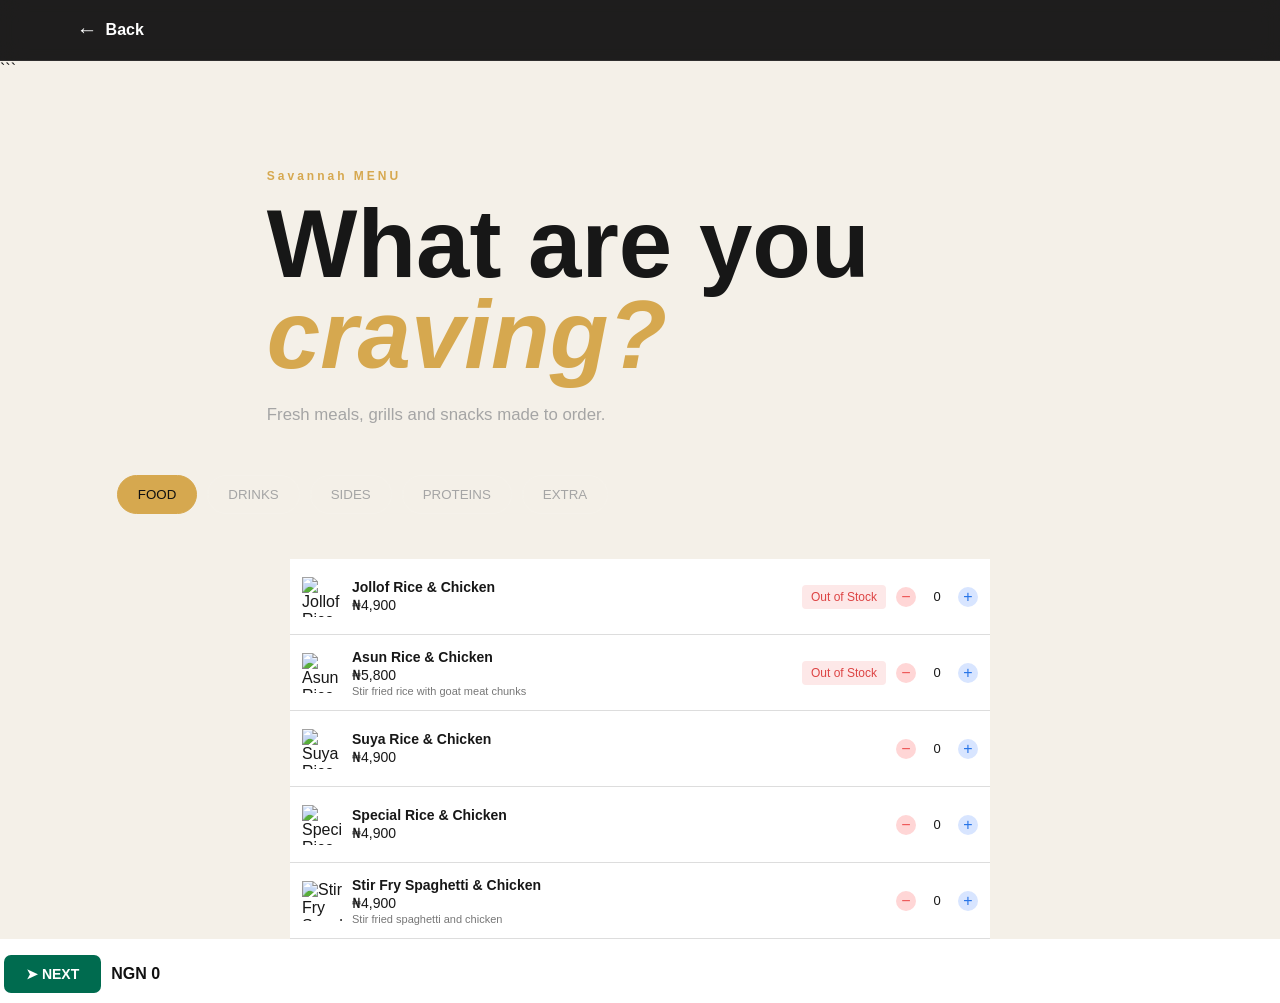
==== order.html @ 9707421b "Add files via upload" ====
<!DOCTYPE html>
<html lang="en">
<head>
    <meta charset="UTF-8">
    <meta name="viewport" content="width=device-width, initial-scale=1.0">

    <title>Order | SpagKing</title>
    <meta name="description" content="Order your favourite meals from SpagKing.">

    <link rel="stylesheet" href="style.css">
    <link rel="stylesheet" href="order.css">
</head>

<body>

    <!-- HEADER -->
    <header class="header">
    <a href="index.html" class="back-button">
        <span>←</span>
        <span>Back</span>
    </a>
</header>
```



    <!-- PAGE INTRO -->
    <main>

        <section class="order-hero">
            <p class="eyebrow">Savannah MENU</p>

            <h1>What are you<br><span>craving?</span></h1>

            <p>
                Fresh meals, grills and snacks made to order.
            </p>
        </section>


        <!-- CATEGORY BUTTONS -->
        <div class="categories">
            <button class="category active" data-category="food">
                FOOD
            </button>

            <button class="category" data-category="drinks">
                DRINKS
            </button>

            <button class="category" data-category="sides">
                SIDES
            </button>

            <button class="category" data-category="proteins">
                PROTEINS
            </button>

            <button class="category" data-category="extra">
                EXTRA
            </button>
        </div>


        <!-- PRODUCTS -->
    <section class="category-content active" id="food">

    <div class="products">

        <div class="product">
            <img src="img/jollof.jpg" alt="Jollof Rice & Chicken">

            <div class="product-info">
                <h3>Jollof Rice & Chicken</h3>
                <p>₦4,900</p>
            </div>

            <span class="stock">Out of Stock</span>

            <button class="minus">−</button>
            <span class="quantity">0</span>
            <button class="plus">+</button>
        </div>


        <div class="product">
            <img src="img/asun.jpg" alt="Asun Rice & Chicken">

            <div class="product-info">
                <h3>Asun Rice & Chicken</h3>
                <p>₦5,800</p>
                <small>Stir fried rice with goat meat chunks</small>
            </div>

            <span class="stock">Out of Stock</span>

            <button class="minus">−</button>
            <span class="quantity">0</span>
            <button class="plus">+</button>
        </div>


        <div class="product">
            <img src="img/spiced-rice.jpg" alt="Suya Rice & Chicken">

            <div class="product-info">
                <h3>Suya Rice & Chicken</h3>
                <p>₦4,900</p>
            </div>

            <button class="minus">−</button>
            <span class="quantity">0</span>
            <button class="plus">+</button>
        </div>


        <div class="product">
            <img src="img/fried-rice.jpg" alt="Special Rice & Chicken">

            <div class="product-info">
                <h3>Special Rice & Chicken</h3>
                <p>₦4,900</p>
            </div>

            <button class="minus">−</button>
            <span class="quantity">0</span>
            <button class="plus">+</button>
        </div>


        <div class="product">
            <img src="img/spaghetti.jpg" alt="Stir Fry Spaghetti & Chicken">

            <div class="product-info">
                <h3>Stir Fry Spaghetti & Chicken</h3>
                <p>₦4,900</p>
                <small>Stir fried spaghetti and chicken</small>
            </div>

            <button class="minus">−</button>
            <span class="quantity">0</span>
            <button class="plus">+</button>
        </div>

    </div>

</section>

<section class="category-content" id="drinks">

    <div class="products">

        <div class="product">
            <img src="img/coke.jpg" alt="Coke">

            <div class="product-info">
                <h3>Coke</h3>
                <p>₦800</p>
            </div>

            <button class="minus">−</button>
            <span class="quantity">0</span>
            <button class="plus">+</button>
        </div>


        <div class="product">
            <img src="img/sprite.jpg" alt="Sprite">

            <div class="product-info">
                <h3>Sprite</h3>
                <p>₦800</p>
            </div>

            <button class="minus">−</button>
            <span class="quantity">0</span>
            <button class="plus">+</button>
        </div>


        <div class="product">
            <img src="img/fanta.jpg" alt="Fanta">

            <div class="product-info">
                <h3>Fanta</h3>
                <p>₦800</p>
            </div>

            <button class="minus">−</button>
            <span class="quantity">0</span>
            <button class="plus">+</button>
        </div>


        <div class="product">
            <img src="img/water.jpg" alt="Bottle Water">

            <div class="product-info">
                <h3>Bottle Water</h3>
                <p>₦500</p>
            </div>

            <button class="minus">−</button>
            <span class="quantity">0</span>
            <button class="plus">+</button>
        </div>

    </div>

</section>

<section class="category-content" id="sides">

    <div class="products">

        <div class="product">
            <img src="img/plantain.jpg" alt="Plantain">

            <div class="product-info">
                <h3>Plantain</h3>
                <p>₦1,000</p>
                <small>Golden fried ripe plantain</small>
            </div>

            <button class="minus">−</button>
            <span class="quantity">0</span>
            <button class="plus">+</button>
        </div>


        <div class="product">
            <img src="img/fries.jpg" alt="French Fries">

            <div class="product-info">
                <h3>French Fries</h3>
                <p>₦1,500</p>
                <small>Crispy golden fries</small>
            </div>

            <button class="minus">−</button>
            <span class="quantity">0</span>
            <button class="plus">+</button>
        </div>

    </div>

</section>

<section class="category-content" id="proteins">

    <div class="products">

        <div class="product">
            <img src="img/chicken-lap.jpg" alt="Chicken">

            <div class="product-info">
                <h3>Chicken</h3>
                <p>₦2,000</p>
                <small>Grilled chicken</small>
            </div>

            <button class="minus">−</button>
            <span class="quantity">0</span>
            <button class="plus">+</button>
        </div>


        <div class="product">
            <img src="img/mixed-grill.jpg" alt="Turkey">

            <div class="product-info">
                <h3>Turkey</h3>
                <p>₦6,000</p>
                <small>Big grilled turkey</small>
            </div>

            <button class="minus">−</button>
            <span class="quantity">0</span>
            <button class="plus">+</button>
        </div>


        <div class="product">
            <img src="img/steak.jpg" alt="Beef">

            <div class="product-info">
                <h3>Beef</h3>
                <p>₦1,000</p>
                <small>Peppered beef</small>
            </div>

            <button class="minus">−</button>
            <span class="quantity">0</span>
            <button class="plus">+</button>
        </div>


        <div class="product">
            <img src="img/sausage.jpg" alt="Sausage">

            <div class="product-info">
                <h3>Sausage</h3>
                <p>₦1,000</p>
                <small>Grilled sausage</small>
            </div>

            <button class="minus">−</button>
            <span class="quantity">0</span>
            <button class="plus">+</button>
        </div>

    </div>

</section>

<section class="category-content" id="extra">

    <div class="products">

        <div class="product">
            <img src="img/chicken-lap.jpg" alt="Chicken Wings">

            <div class="product-info">
                <h3>Chicken Wings</h3>
                <p>₦1,000</p>
                <small>Grilled chicken wings</small>
            </div>

            <button class="minus">−</button>
            <span class="quantity">0</span>
            <button class="plus">+</button>
        </div>


        <div class="product">
            <img src="img/sausage-roll.jpg" alt="Sausage Roll">

            <div class="product-info">
                <h3>Sausage Roll</h3>
                <p>₦700</p>
                <small>Golden pastry & sausage</small>
            </div>

            <button class="minus">−</button>
            <span class="quantity">0</span>
            <button class="plus">+</button>
        </div>


        <div class="product">
            <img src="img/meat-pie.jpg" alt="Meat Pie">

            <div class="product-info">
                <h3>Meat Pie</h3>
                <p>₦700</p>
                <small>Flaky pastry with beef filling</small>
            </div>

            <button class="minus">−</button>
            <span class="quantity">0</span>
            <button class="plus">+</button>
        </div>


        <div class="product">
            <img src="img/donut.jpg" alt="Donut">

            <div class="product-info">
                <h3>Glazed Donut</h3>
                <p>₦600</p>
                <small>Soft glazed donut</small>
            </div>

            <button class="minus">−</button>
            <span class="quantity">0</span>
            <button class="plus">+</button>
        </div>

    </div>

</section>

    <!-- ORDER SUMMARY -->
<div class="order-summary">

    <div class="selected-items" id="selectedItems">
        <!-- Items will appear here -->
    </div>

    <div class="order-bottom">
        <button class="next-btn" id="nextBtn">
            ➤ NEXT
        </button>

        <span class="order-total" id="orderTotal">
            NGN 0
        </span>
    </div>

</div>

  <!-- CUSTOMER DETAILS -->
<section class="customer-form" id="customerForm">

    <div class="form-header">
        <button type="button" id="backToOrder">←</button>
        <div>
            <h2>Your Details</h2>
            <p>Almost there — tell us where to bring your food.</p>
        </div>
    </div>

    <label>
        Name
        <input type="text" id="customerName" placeholder="Your name">
    </label>

    <label>
        Phone Number
        <input type="tel" id="customerPhone" placeholder="0803 000 0000">
    </label>

    <div class="order-type">
        <button type="button" class="type-btn active" data-type="Delivery">
            Delivery
        </button>

        <button type="button" class="type-btn" data-type="Pickup">
            Pickup
        </button>
    </div>

    <label id="addressBox">
        Delivery Address
        <input type="text" id="customerAddress" placeholder="Area, street, landmark">
    </label>

    <label>
        Notes <span>(optional)</span>
        <textarea id="customerNotes" placeholder="Extra pepper, no onions..."></textarea>
    </label>

    <button type="button" class="send-order" id="sendOrder">
        SEND ORDER ON WHATSAPP
    </button>

</section>


    <!-- CART OVERLAY -->
    <div class="cart-overlay" id="cartOverlay"></div>


    <!-- CART -->
    <aside class="cart" id="cart">

        <div class="cart-header">
            <h2>Your Order</h2>

            <button id="closeCart" aria-label="Close cart">
                ×
            </button>
        </div>


        <div class="cart-items" id="cartItems">

            <p class="empty-cart">
                Your cart is empty.
            </p>

        </div>


        <div class="cart-footer">

            <div class="cart-total">
                <span>Total</span>
                <strong id="cartTotal">₦0</strong>
            </div>

            <button class="checkout-button" id="checkoutButton">
                Continue to Checkout
            </button>

        </div>

    </aside>


    <!-- CHECKOUT MODAL -->
    <div class="checkout-modal" id="checkoutModal">

        <div class="checkout-box">

            <button class="close-checkout" id="closeCheckout">
                ×
            </button>

            <h2>Complete Your Order</h2>

            <p>
                Enter your details and we'll send your order to WhatsApp.
            </p>


            <form id="checkoutForm">

                <label>
                    Your Name
                    <input
                        type="text"
                        id="customerName"
                        placeholder="Enter your name"
                        required
                    >
                </label>


                <label>
                    Phone Number
                    <input
                        type="tel"
                        id="customerPhone"
                        placeholder="0803 000 0000"
                        required
                    >
                </label>


                <label>
                    Order Type

                    <select id="orderType">
                        <option value="Delivery">Delivery</option>
                        <option value="Pickup">Pickup</option>
                    </select>
                </label>


                <label id="addressField">
                    Delivery Address

                    <textarea
                        id="customerAddress"
                        placeholder="Enter your delivery address"
                    ></textarea>
                </label>


                <label>
                    Additional Note

                    <textarea
                        id="customerNote"
                        placeholder="Extra pepper, no onions, etc."
                    ></textarea>
                </label>


                <button type="submit" class="whatsapp-button">
                    Send Order on WhatsApp
                </button>

            </form>

        </div>

    </div>


    <script src="order.js"></script>
    <script src="script.js"></script>

    <script>
document.addEventListener("DOMContentLoaded", function () {

    const categories = document.querySelectorAll(".category");
    const sections = document.querySelectorAll(".category-content");

    categories.forEach(function (button) {

        button.addEventListener("click", function () {

            const selectedCategory = button.dataset.category;

            // Remove active from all buttons
            categories.forEach(function (btn) {
                btn.classList.remove("active");
            });

            // Hide all sections
            sections.forEach(function (section) {
                section.classList.remove("active");
            });

            // Activate clicked button
            button.classList.add("active");

            // Show selected category
            const selectedSection =
                document.getElementById(selectedCategory);

            if (selectedSection) {
                selectedSection.classList.add("active");
            }

        });

    });

});
</script>

</body>
</html>
---- style.css ----
/* =========================
   RESET
========================= */

* {
    margin: 0;
    padding: 0;
    box-sizing: border-box;
}

html {
    scroll-behavior: smooth;
}

body {
    font-family: "DM Sans", sans-serif;
    background: #f4f0e8;
    color: #171717;
    overflow-x: hidden;
}

a {
    text-decoration: none;
    color: inherit;
}

img {
    display: block;
    max-width: 100%;
}


/* =========================
   HERO
========================= */

.hero {
    min-height: 100vh;
    padding: 28px 6%;
    position: relative;
    overflow: hidden;
}

.hero-top {
    position: fixed;
    top: 20px;
    left: 6%;
    right: 6%;
    z-index: 100;

    display: flex;
    justify-content: space-between;
    align-items: center;
}

.hero-content {
    min-height: calc(100vh - 90px);
    position: relative;
    display: flex;
    align-items: center;
    justify-content: center;
    overflow: hidden;
}

/* FOOD BACKGROUND */
.hero-food {
    position: absolute;
    inset: 0;
    z-index: 0;
}

.hero-food-bg {
    width: 100%;
    height: 100%;
    display: block;
    object-fit: center;
    object-position: center;
}

/* DARK LAYER OVER FOOD */
.hero-food-overlay {
    position: absolute;
    inset: 0;
    z-index: 1;
    background: rgba(0, 0, 0, 0.35);
}

/* HERO TEXT */
.hero-title {
    position: relative;
    z-index: 2;
    text-align: center;
    color: white;
}

.hero-title > p:first-child {
    font-size: 0.75rem;
    letter-spacing: 5px;
    margin-bottom: 20px;
}

.hero-title h1 {
    font-family: "Playfair Display", serif;
    font-size: clamp(5rem, 13vw, 12rem);
    line-height: 0.78;
    font-weight: 600;
    letter-spacing: -7px;
}

.hero-title h1 span {
    display: block;
    font-style: italic;
}

.hero-description {
    max-width: 350px;
    margin: 35px auto 0;
    line-height: 1.7;
    font-size: 0.95rem;
    opacity: 0.85;
}

.brand-visual {
    font-size: 1rem;
    font-weight: 700;
    letter-spacing: 4px;
    color: white;
}

.top-order {
    display: inline-flex;
    align-items: center;
    justify-content: center;

    padding: 12px 22px;

    border: 1px solid rgba(255, 255, 255, 0.7);
    border-radius: 8px;

    background: rgba(0, 0, 0, 0.25);
    backdrop-filter: blur(10px);

    color: white;
    text-decoration: none;

    font-size: 0.8rem;
    font-weight: 600;
    letter-spacing: 1px;

    transition: all 0.3s ease;
}

.top-order:hover {
    background: white;
    color: #171717;

    transform: translateY(-3px);

    box-shadow: 0 8px 25px rgba(0, 0, 0, 0.25);
}

/* =========================
   FOOD ANIMATIONS
========================= */

@keyframes floatOne {
    0%, 100% {
        transform: translateY(0) rotate(-5deg);
    }

    50% {
        transform: translateY(-18px) rotate(2deg);
    }
}

@keyframes floatTwo {
    0%, 100% {
        transform: translateY(0) rotate(5deg);
    }

    50% {
        transform: translateY(-22px) rotate(-3deg);
    }
}

@keyframes floatThree {
    0%, 100% {
        transform: translateY(0) rotate(-3deg);
    }

    50% {
        transform: translateY(-15px) rotate(4deg);
    }
}


/* =========================
   MENU INTRO
========================= */

.menu-intro {
    padding: 100px 6%;
    display: grid;
    grid-template-columns: 1.4fr 1fr;
    gap: 30px;
}

.menu-box,
.menu-order {
    min-height: 430px;
    padding: 55px;
    display: flex;
    flex-direction: column;
    justify-content: center;
}

.menu-box {
    background: #171717;
    color: #f4f0e8;
}

.menu-order {
    border: 1px solid #171717;
}

.small-title {
    font-size: 0.7rem;
    letter-spacing: 4px;
    font-weight: 600;
    margin-bottom: 20px;
}

.menu-box h2,
.section-heading h2 {
    font-family: "Playfair Display", serif;
    font-size: clamp(3rem, 6vw, 6rem);
    line-height: 0.9;
    margin-bottom: 30px;
}

.menu-box h2 span,
.section-heading h2 span {
    display: block;
    font-style: italic;
}

.menu-box > p:not(.small-title) {
    max-width: 430px;
    line-height: 1.7;
    opacity: 0.75;
    margin-bottom: 35px;
}

.dark-button,
.outline-button {
    width: fit-content;
    display: inline-flex;
    align-items: center;
    gap: 12px;
    padding: 15px 22px;
    font-size: 0.85rem;
    font-weight: 600;
    transition: 0.3s ease;
}

.dark-button {
    background: #f4f0e8;
    color: #171717;
}

.dark-button:hover {
    transform: translateX(5px);
}

.outline-button {
    border: 1px solid #171717;
}

.outline-button:hover {
    background: #171717;
    color: #f4f0e8;
}

.menu-order p {
    margin-bottom: 15px;
    font-size: 0.8rem;
    letter-spacing: 3px;
    text-transform: uppercase;
}

.menu-order h3 {
    font-family: "Playfair Display", serif;
    font-size: clamp(2.5rem, 4vw, 4.5rem);
    line-height: 0.95;
    margin-bottom: 35px;
}


/* =========================
   SPECIAL DISHES
========================= */

.special-dishes {
    padding: 100px 6%;
}

.section-heading {
    display: flex;
    justify-content: space-between;
    align-items: end;
    margin-bottom: 50px;
}

.scroll-hint {
    font-size: 0.8rem;
    opacity: 0.55;
}

.dish-scroll {
    display: flex;
    gap: 25px;
    overflow-x: auto;
    padding-bottom: 20px;
    scrollbar-width: none;
}

.dish-scroll::-webkit-scrollbar {
    display: none;
}

.dish-card {
    flex: 0 0 360px;
}

.dish-image {
    height: 430px;
    overflow: hidden;
    background: #ded8cc;
}

.dish-image img {
    width: 100%;
    height: 100%;
    object-fit: cover;
    transition: transform 0.6s ease;
}

.dish-card:hover .dish-image img {
    transform: scale(1.06);
}

.dish-info {
    display: flex;
    justify-content: space-between;
    align-items: center;
    padding-top: 18px;
}

.dish-info h3 {
    font-family: "Playfair Display", serif;
    font-size: 1.4rem;
    margin-bottom: 5px;
}

.dish-info p {
    font-size: 0.9rem;
    opacity: 0.65;
}

.dish-order {
    font-size: 0.75rem;
    font-weight: 600;
    display: flex;
    align-items: center;
    gap: 8px;
}


/* =========================
   FOOTER
========================= */

footer {
    background: #171717;
    color: #f4f0e8;
    padding: 80px 6% 30px;
}

.footer-brand h2 {
    font-family: "Playfair Display", serif;
    font-size: 3rem;
    line-height: 0.9;
}

.footer-brand h2 span {
    display: block;
    font-style: italic;
}

.footer-brand p {
    margin-top: 20px;
    opacity: 0.6;
}

.footer-links {
    display: flex;
    gap: 100px;
    margin-top: 60px;
}

.footer-links div {
    display: flex;
    flex-direction: column;
    gap: 12px;
}

.footer-links h4 {
    margin-bottom: 8px;
}

.footer-links a {
    opacity: 0.6;
    font-size: 0.9rem;
    transition: 0.2s ease;
}

.footer-links a:hover {
    opacity: 1;
}

.footer-bottom {
    border-top: 1px solid rgba(244, 240, 232, 0.15);
    margin-top: 70px;
    padding-top: 25px;
    font-size: 0.75rem;
    opacity: 0.5;
}


/* =========================
   MOBILE
========================= */

@media (max-width: 768px) {

    .hero {
        padding: 22px 5%;
    }

    .hero-content {
        min-height: calc(100vh - 70px);
    }

    .hero-content {
    position: relative;
    z-index: 2;
}

    .hero-title h1 {
        font-size: clamp(4.5rem, 20vw, 8rem);
        letter-spacing: -4px;
    }

    .hero-food-one {
        left: -5%;
        top: 18%;
    }

    .hero-food-two {
        right: -8%;
        bottom: 20%;
    }

    .hero-food-three {
        right: 5%;
        top: 12%;
    }

    .menu-intro {
        grid-template-columns: 1fr;
        padding: 70px 5%;
    }

    .menu-box,
    .menu-order {
        min-height: 380px;
        padding: 35px;
    }

    .special-dishes {
        padding: 70px 5%;
    }

    .section-heading {
        display: block;
    }

    .scroll-hint {
        margin-top: 20px;
    }

    .dish-card {
        flex: 0 0 80vw;
    }

    .dish-image {
        height: 400px;
    }

    footer {
        padding: 60px 5% 25px;
    }

    .footer-links {
        gap: 50px;
    }

    @media (max-width: 768px) {
    .hero-food-bg {
        width: 100%;
        height: 100%;
        object-fit: cover;
        object-position: center;
    }
}
}
---- order.css ----
/* =========================
   ORDER PAGE
========================= */

:root {
    --order-bg: #0b0b0b;
    --order-card: #151515;
    --order-border: rgba(255, 255, 255, 0.08);
    --order-text: #ffffff;
    --order-muted: #a5a5a5;
    --order-gold: #d6a84f;
}


/* =========================
   HEADER
========================= */

.header {
    width: 100%;
    padding: 18px 6%;
    display: flex;
    align-items: center;
    justify-content: space-between;
    border-bottom: 1px solid var(--order-border);
    background: rgba(11, 11, 11, 0.92);
    backdrop-filter: blur(12px);
    position: sticky;
    top: 0;
    z-index: 100;
}

.logo {
    display: flex;
    align-items: center;
    gap: 10px;
    text-decoration: none;
    color: var(--order-text);
    font-size: 1.25rem;
    font-weight: 700;
}

.logo img {
    width: 42px;
    height: 42px;
    object-fit: cover;
    border-radius: 50%;
}

.cart-button {
    border: 1px solid var(--order-border);
    background: var(--order-card);
    color: white;
    padding: 10px 16px;
    border-radius: 50px;
    cursor: pointer;
    display: flex;
    align-items: center;
    gap: 8px;
    font-size: 0.95rem;
}

.cart-button span {
    min-width: 22px;
    height: 22px;
    display: grid;
    place-items: center;
    border-radius: 50%;
    background: var(--order-gold);
    color: #111;
    font-size: 0.75rem;
    font-weight: 700;
}


/* =========================
   HERO
========================= */

.order-hero {
    max-width: 900px;
    margin: auto;
    padding: 90px 6% 50px;
}

.eyebrow {
    color: var(--order-gold);
    font-size: 0.75rem;
    letter-spacing: 3px;
    font-weight: 700;
    margin-bottom: 15px;
}

.order-hero h1 {
    font-size: clamp(3rem, 8vw, 6rem);
    line-height: 0.95;
    margin: 0 0 25px;
}

.order-hero h1 span {
    color: var(--order-gold);
    font-style: italic;
}

.order-hero > p:last-child {
    color: var(--order-muted);
    font-size: 1.05rem;
    max-width: 500px;
}


/* =========================
   CATEGORY NAV
========================= */

.categories {
    max-width: 1200px;
    margin: 0 auto 45px;
    padding: 0 6%;

    display: flex;
    gap: 10px;
    overflow-x: auto;
    scrollbar-width: none;
}

.categories::-webkit-scrollbar {
    display: none;
}

.category {
    flex-shrink: 0;
    padding: 11px 20px;
    border: 1px solid var(--order-border);
    border-radius: 50px;
    background: transparent;
    color: var(--order-muted);
    cursor: pointer;
    transition: 0.25s ease;
}

.category:hover,
.category.active {
    background: var(--order-gold);
    border-color: var(--order-gold);
    color: #111;
}

.category-buttons {
    width: 100%;
    max-width: 700px;
    margin: 20px auto 0;

    display: flex;
    border-bottom: 1px solid #ddd;
}

.category-btn {
    flex: 1;
    padding: 13px 10px;

    border: none;
    background: transparent;

    font-size: 14px;
    font-weight: 600;
    color: #777;

    cursor: pointer;
}

.category-btn.active {
    color: #000;
    border-bottom: 2px solid #000;
}

.category-content {
    display: none;
}

.category-content.active {
    display: block;
}

.order-summary {
    width: 100%;
    background: white;
    padding: 8px 4px 10px;
    box-sizing: border-box;
}

.selected-items {
    display: flex;
    flex-wrap: wrap;
    gap: 6px;
    margin-bottom: 8px;
}

.selected-item {
    background: #eaf2ff;
    color: #0757c8;
    padding: 5px 9px;
    border-radius: 4px;
    font-size: 12px;
}

.order-bottom {
    display: flex;
    align-items: center;
    gap: 10px;
}

.next-btn {
    background: #006b4f;
    color: white;
    border: none;
    padding: 11px 22px;
    border-radius: 7px;
    font-weight: 700;
    cursor: pointer;
}

.order-total {
    font-size: 16px;
    font-weight: 600;
}

/* =========================
   PRODUCTS
========================= */

/* PRODUCTS LIST */

.products {
    width: 100%;
    max-width: 700px;
    margin: 0 auto;
}

.product {
    display: flex;
    align-items: center;
    gap: 10px;

    min-height: 76px;
    padding: 8px 12px;

    background: #fff;
    border-bottom: 1px solid #ddd;
}

.product img {
    width: 40px;
    height: 40px;
    object-fit: cover;
    flex-shrink: 0;
}

.product-info {
    flex: 1;
    min-width: 0;
}

.product-info h3 {
    margin: 0;
    font-size: 14px;
    font-weight: 600;
}

.product-info p {
    margin: 2px 0;
    font-size: 14px;
}

.product-info small {
    display: block;
    font-size: 11px;
    color: #777;
}

.stock {
    background: #fde8e8;
    color: #d44;
    padding: 5px 9px;
    border-radius: 4px;
    font-size: 12px;
    white-space: nowrap;
}

.minus,
.plus {
    width: 20px;
    height: 20px;
    border: none;
    border-radius: 50%;
    font-size: 16px;
    line-height: 20px;
    padding: 0;
    cursor: pointer;
}

.minus {
    background: #ffd6d6;
    color: #e55;
}

.plus {
    background: #d8e5ff;
    color: #2875e8;
}

.quantity {
    min-width: 22px;
    text-align: center;
    font-size: 13px;
}

.add-to-cart {
    width: 28px;
    height: 28px;

    border: none;
    border-radius: 50%;

    background: #287be8;
    color: white;

    font-size: 20px;
    line-height: 1;

    cursor: pointer;
}

.add-to-cart:hover {
    transform: scale(1.04);
}


/* =========================
   CART OVERLAY
========================= */

.cart-overlay {
    position: fixed;
    inset: 0;
    background: rgba(0, 0, 0, 0.65);
    opacity: 0;
    visibility: hidden;
    transition: 0.3s ease;
    z-index: 200;
}

.cart-overlay.active {
    opacity: 1;
    visibility: visible;
}


/* =========================
   CART
========================= */

.cart {
    position: fixed;
    top: 0;
    right: 0;
    width: min(430px, 100%);
    height: 100vh;

    background: #111;
    border-left: 1px solid var(--order-border);

    transform: translateX(100%);
    transition: transform 0.35s ease;

    z-index: 201;

    display: flex;
    flex-direction: column;
}

.cart.active {
    transform: translateX(0);
}

.cart-header {
    padding: 22px;
    border-bottom: 1px solid var(--order-border);

    display: flex;
    justify-content: space-between;
    align-items: center;
}

.cart-header h2 {
    margin: 0;
}

.cart-header button,
.close-checkout {
    border: none;
    background: transparent;
    color: white;
    font-size: 2rem;
    cursor: pointer;
}

.cart-items {
    flex: 1;
    overflow-y: auto;
    padding: 20px;
}

.empty-cart {
    color: var(--order-muted);
    text-align: center;
    margin-top: 80px;
}

.cart-footer {
    padding: 20px;
    border-top: 1px solid var(--order-border);
}

.cart-total {
    display: flex;
    justify-content: space-between;
    margin-bottom: 18px;
}

.cart-total strong {
    color: var(--order-gold);
}

.checkout-button,
.whatsapp-button {
    width: 100%;
    border: none;
    padding: 15px;
    border-radius: 10px;
    background: var(--order-gold);
    color: #111;
    font-weight: 700;
    cursor: pointer;
}


/* =========================
   CHECKOUT MODAL
========================= */

.checkout-modal {
    position: fixed;
    inset: 0;

    display: flex;
    justify-content: center;
    align-items: center;

    padding: 20px;

    background: rgba(0, 0, 0, 0.75);

    opacity: 0;
    visibility: hidden;

    transition: 0.3s ease;

    z-index: 300;
}

.checkout-modal.active {
    opacity: 1;
    visibility: visible;
}

.checkout-box {
    width: min(500px, 100%);
    max-height: 90vh;
    overflow-y: auto;

    background: #151515;
    border: 1px solid var(--order-border);
    border-radius: 20px;

    padding: 30px;

    position: relative;
}

.checkout-box h2 {
    margin-top: 0;
}

.checkout-box > p {
    color: var(--order-muted);
    margin-bottom: 25px;
}

.close-checkout {
    position: absolute;
    top: 15px;
    right: 18px;
}

#checkoutForm {
    display: flex;
    flex-direction: column;
    gap: 18px;
}

#checkoutForm label {
    display: flex;
    flex-direction: column;
    gap: 8px;

    font-size: 0.9rem;
}

#checkoutForm input,
#checkoutForm select,
#checkoutForm textarea {
    width: 100%;
    padding: 13px 14px;

    border: 1px solid var(--order-border);
    border-radius: 9px;

    background: #0e0e0e;
    color: white;

    font: inherit;
    outline: none;
}

#checkoutForm textarea {
    min-height: 90px;
    resize: vertical;
}

#checkoutForm input:focus,
#checkoutForm select:focus,
#checkoutForm textarea:focus {
    border-color: var(--order-gold);
}


.back-button {
    display: inline-flex;
    align-items: center;
    gap: 8px;
    color: #fff;
    text-decoration: none;
    font-weight: 600;
    transition: 0.2s ease;
}

.back-button span:first-child {
    font-size: 1.3rem;
}

.back-button:hover {
    color: var(--order-gold);
}

.drinks-section {
    width: 100%;
    max-width: 700px;
    margin: 25px auto 100px;
}

.drinks-section h2 {
    font-size: 20px;
    margin: 0;
    padding: 12px;
    border-bottom: 1px solid #ddd;
}

.drink {
    display: flex;
    align-items: center;
    gap: 10px;

    min-height: 70px;
    padding: 8px 12px;

    background: #fff;
    border-bottom: 1px solid #ddd;
}

.drink img {
    width: 42px;
    height: 42px;
    object-fit: cover;
    border-radius: 4px;
    flex-shrink: 0;
}

.drink-info {
    flex: 1;
}

.drink-info h3 {
    margin: 0;
    font-size: 14px;
    font-weight: 600;
}

.drink-info p {
    margin: 3px 0 0;
    font-size: 14px;
}

.drink .minus,
.drink .plus {
    width: 22px;
    height: 22px;
    border: none;
    border-radius: 50%;
    cursor: pointer;
    font-size: 16px;
}

.drink .minus {
    background: #ffd6d6;
    color: #e55;
}

.drink .plus {
    background: #d8e5ff;
    color: #2875e8;
}

.drink .quantity {
    min-width: 20px;
    text-align: center;
    font-size: 13px;
}

/* =========================
   ORDER SUMMARY
========================= */

.order-summary {
    width: 100%;
    padding: 8px 4px 10px;
    background: #fff;
}

/* =========================
   CHECKOUT ORDER SUMMARY
========================= */

.checkout {
    max-width: 700px;
    margin: 0 auto;
    padding: 30px 20px 80px;
}

.checkout-section {
    margin-bottom: 24px;
}

.checkout-section h2 {
    font-size: 18px;
    margin-bottom: 12px;
}

.checkout-items {
    display: flex;
    flex-direction: column;
    gap: 8px;
}

.checkout-item {
    display: flex;
    align-items: center;
    justify-content: space-between;

    padding: 12px 14px;

    background: #fff;
    border: 1px solid #e5e5e5;
    border-radius: 8px;
}

.checkout-item div {
    display: flex;
    align-items: center;
    gap: 8px;
}

.checkout-item strong {
    font-size: 14px;
}

.checkout-item span {
    font-size: 13px;
    color: #777;
}

.checkout-total {
    display: flex;
    justify-content: space-between;
    align-items: center;

    margin-top: 10px;
    padding: 14px;

    border-top: 1px solid #ddd;
}

.checkout-total span {
    font-size: 14px;
}

.checkout-total strong {
    font-size: 17px;
}

/* Selected product tags */
.selected-items {
    display: flex;
    flex-wrap: wrap;
    gap: 6px;
    margin-bottom: 8px;
}

.selected-item {
    background: #eef4ff;
    color: #0757c8;
    padding: 5px 10px;
    border-radius: 5px;
    font-size: 12px;
    font-weight: 500;
    line-height: 1;
}

/* Bottom section */
.order-bottom {
    display: flex;
    align-items: center;
    gap: 10px;
}

/* NEXT button */
.next-btn {
    border: none;
    background: #006b4f;
    color: white;
    padding: 11px 22px;
    border-radius: 7px;
    font-size: 14px;
    font-weight: 700;
    cursor: pointer;
}

.next-btn:active {
    transform: scale(0.97);
}

/* Total */
.order-total {
    font-size: 16px;
    font-weight: 600;
    color: #111;
}

.customer-form {
    display: none;
    padding: 20px;
    background: #fff;
}

.customer-form.show {
    display: block;
}

.form-header {
    display: flex;
    gap: 12px;
    align-items: center;
    margin-bottom: 22px;
}

.form-header button {
    border: none;
    background: #eee;
    width: 38px;
    height: 38px;
    border-radius: 50%;
    cursor: pointer;
}

.form-header h2 {
    margin: 0;
    font-size: 20px;
}

.form-header p {
    margin: 4px 0 0;
    font-size: 13px;
    color: #777;
}

.customer-form label {
    display: block;
    margin-bottom: 15px;
    font-size: 13px;
    font-weight: 600;
}

.customer-form input,
.customer-form textarea {
    display: block;
    width: 100%;
    margin-top: 7px;
    padding: 13px;
    box-sizing: border-box;
    border: 1px solid #ddd;
    border-radius: 7px;
    font: inherit;
    outline: none;
}

.customer-form textarea {
    min-height: 80px;
    resize: vertical;
}

.order-type {
    display: flex;
    gap: 8px;
    margin: 18px 0;
}

.type-btn {
    flex: 1;
    padding: 12px;
    border: 1px solid #ddd;
    background: white;
    border-radius: 7px;
    cursor: pointer;
}

.type-btn.active {
    background: #006b4f;
    color: white;
    border-color: #006b4f;
}

.send-order {
    width: 100%;
    padding: 14px;
    border: none;
    border-radius: 7px;
    background: #006b4f;
    color: white;
    font-weight: 700;
    cursor: pointer;
}

/* =========================
   ORDER TYPE
========================= */

.order-type {
    display: flex;
    gap: 10px;
}

.type-option {
    display: flex;
    align-items: center;
    gap: 8px;

    padding: 9px 14px;

    border: 1px solid #ddd;
    border-radius: 7px;

    font-size: 13px;
    cursor: pointer;
}

.type-option input {
    width: 13px;
    height: 13px;
    margin: 0;
    accent-color: #0b7557;
}

.type-option:has(input:checked) {
    border-color: #0b7557;
    background: #f4faf7;
}

/* =========================
   CUSTOMER DETAILS
========================= */

.checkout-form {
    display: flex;
    flex-direction: column;
    gap: 12px;
}

.checkout-form label {
    display: flex;
    flex-direction: column;
    gap: 6px;

    font-size: 13px;
    font-weight: 500;
}

.checkout-form input {
    width: 100%;
    box-sizing: border-box;

    padding: 11px 12px;

    border: 1px solid #ddd;
    border-radius: 7px;

    background: #fff;

    font-size: 13px;
    outline: none;

    transition: border-color 0.2s ease;
}

.checkout-form input:focus {
    border-color: #0b7557;
}

.checkout-form input::placeholder {
    color: #999;
}

.checkout-back {
    display: inline-flex;
    align-items: center;
    gap: 8px;

    margin: 25px 5% 0;

    color: #aaa;
    text-decoration: none;

    font-size: 14px;
    font-weight: 600;

    transition: 0.2s ease;
}

.checkout-back:hover {
    color: #d6a84f;
    transform: translateX(-3px);
}

/* =========================
   PAYMENT METHOD
========================= */

.payment-method {
    display: flex;
    flex-direction: column;
    gap: 10px;
    margin-top: 18px;
    max-width: 500px;
}

.payment-option {
    position: relative;
    display: flex;
    align-items: center;
    gap: 14px;

    padding: 14px 16px;

    border: 1px solid var(--order-border);
    border-radius: 12px;

    background: var(--order-card);

    cursor: pointer;
    transition: all 0.25s ease;
}

/* Hide browser's ugly radio */
.payment-option input {
    position: absolute;
    opacity: 0;
}

/* Our custom circle */
.payment-option::before {
    content: "";
    width: 16px;
    height: 16px;

    border: 2px solid #777;
    border-radius: 50%;

    flex-shrink: 0;

    transition: all 0.2s ease;
}

/* Selected option */
.payment-option:has(input:checked) {
    border-color: #d6a84f;
    background: rgba(214, 168, 79, 0.08);
}

/* Selected circle */
.payment-option:has(input:checked)::before {
    border-color: #d6a84f;
    box-shadow: inset 0 0 0 4px var(--order-card);
    background: #d6a84f;
}

/* Payment text */
.payment-text {
    display: flex;
    flex-direction: column;
    gap: 3px;
}

.payment-text strong {
    font-size: 0.9rem;
    font-weight: 600;
}

.payment-text small {
    font-size: 0.75rem;
    opacity: 0.6;
}

/* Hover */
.payment-option:hover {
    border-color: rgba(214, 168, 79, 0.55);
    transform: translateY(-1px);
}

/* =========================
   FINAL CHECKOUT
========================= */

.checkout-bottom {
    max-width: 500px;
    margin: 25px auto 60px;
    padding: 20px;

    border-top: 1px solid var(--order-border);
}

.final-total {
    display: flex;
    align-items: center;
    justify-content: space-between;

    margin-bottom: 18px;
}

.final-total span {
    font-size: 0.9rem;
    opacity: 0.65;
}

.final-total strong {
    font-size: 1.35rem;
    font-weight: 700;
}

.place-order {
    width: 100%;
    padding: 15px 20px;

    border: none;
    border-radius: 12px;

    background: #d6a84f;
    color: #111;

    font-size: 0.9rem;
    font-weight: 700;
    letter-spacing: 0.5px;

    cursor: pointer;

    transition: all 0.25s ease;
}

.place-order:hover {
    transform: translateY(-2px);
    box-shadow: 0 8px 22px rgba(214, 168, 79, 0.25);
}

.place-order:active {
    transform: translateY(0);
}

.payment-text,
.payment-text strong {
    color: #f4f0e8;
}

.payment-option:has(input:checked) .payment-text,
.payment-option:has(input:checked) .payment-text strong {
    color: #d6a84f;
}
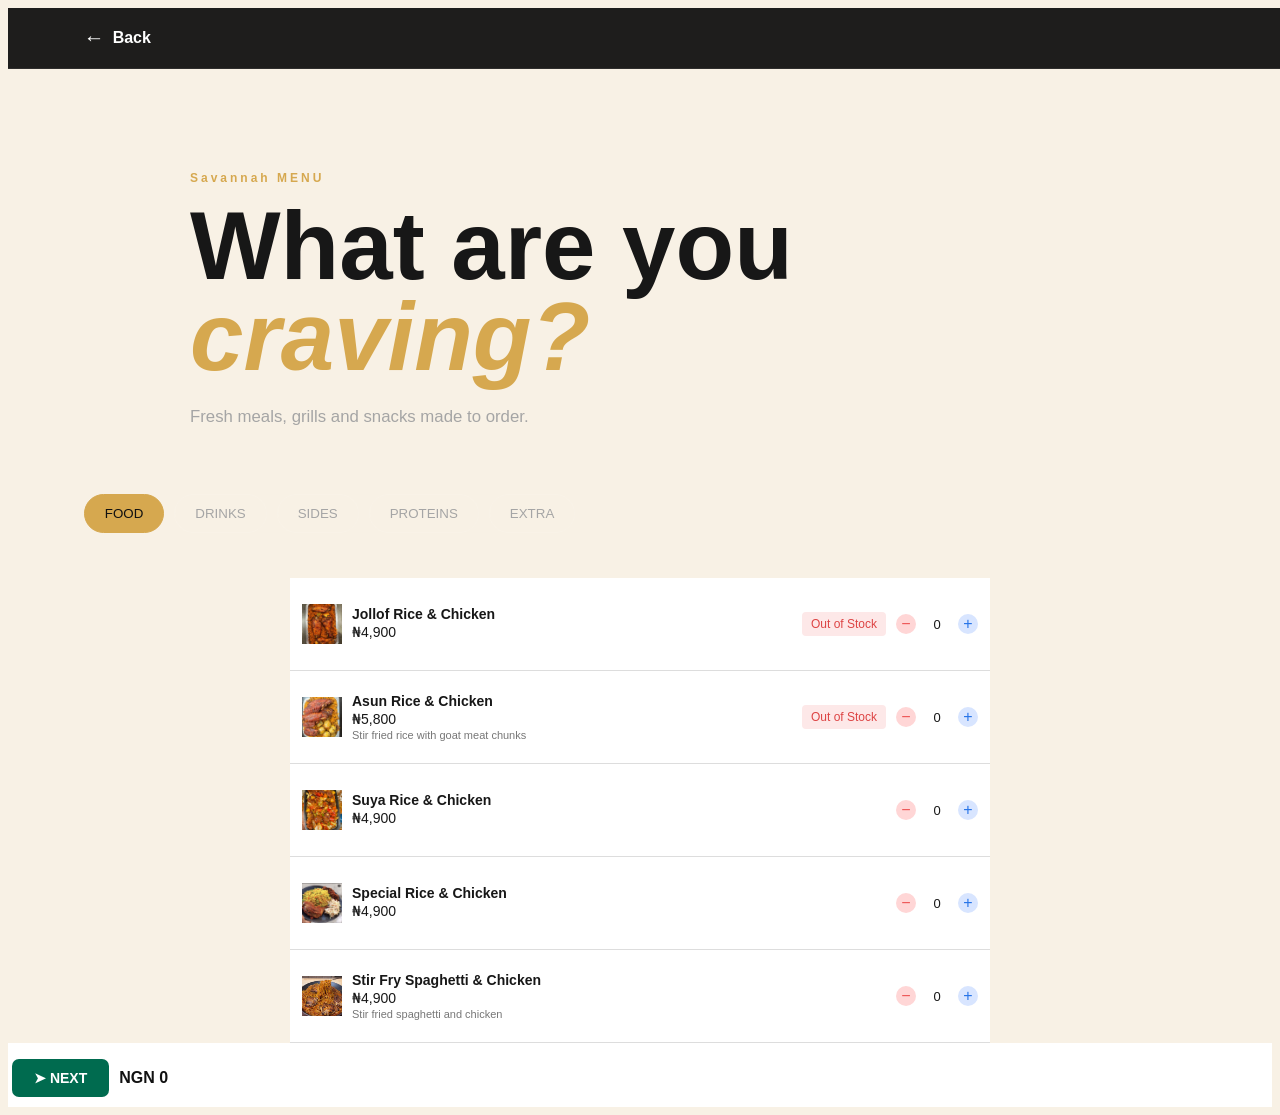
==== commit 9ba5712f: "Add files via upload" ====
--- a/order.html
+++ b/order.html
@@ -22,7 +22,6 @@
         <span>Back</span>
     </a>
 </header>
-```
 
 
 
@@ -70,7 +69,7 @@
     <div class="products">
 
         <div class="product">
-            <img src="img/jollof.jpg" alt="Jollof Rice & Chicken">
+            <img src="images/1.jfif" alt="Jollof Rice & Chicken">
 
             <div class="product-info">
                 <h3>Jollof Rice & Chicken</h3>
@@ -86,7 +85,7 @@
 
 
         <div class="product">
-            <img src="img/asun.jpg" alt="Asun Rice & Chicken">
+            <img src="images/2.jfif" alt="Asun Rice & Chicken">
 
             <div class="product-info">
                 <h3>Asun Rice & Chicken</h3>
@@ -103,7 +102,7 @@
 
 
         <div class="product">
-            <img src="img/spiced-rice.jpg" alt="Suya Rice & Chicken">
+            <img src="images/3.jfif" alt="Suya Rice & Chicken">
 
             <div class="product-info">
                 <h3>Suya Rice & Chicken</h3>
@@ -117,7 +116,7 @@
 
 
         <div class="product">
-            <img src="img/fried-rice.jpg" alt="Special Rice & Chicken">
+            <img src="images/4.jfif" alt="Special Rice & Chicken">
 
             <div class="product-info">
                 <h3>Special Rice & Chicken</h3>
@@ -131,7 +130,7 @@
 
 
         <div class="product">
-            <img src="img/spaghetti.jpg" alt="Stir Fry Spaghetti & Chicken">
+            <img src="images/5.jfif" alt="Stir Fry Spaghetti & Chicken">
 
             <div class="product-info">
                 <h3>Stir Fry Spaghetti & Chicken</h3>
@@ -153,7 +152,7 @@
     <div class="products">
 
         <div class="product">
-            <img src="img/coke.jpg" alt="Coke">
+            <img src="images/c.jfif" alt="Coke">
 
             <div class="product-info">
                 <h3>Coke</h3>
@@ -167,7 +166,7 @@
 
 
         <div class="product">
-            <img src="img/sprite.jpg" alt="Sprite">
+            <img src="images/s.jfif" alt="Sprite">
 
             <div class="product-info">
                 <h3>Sprite</h3>
@@ -181,7 +180,7 @@
 
 
         <div class="product">
-            <img src="img/fanta.jpg" alt="Fanta">
+            <img src="images/f.jfif" alt="Fanta">
 
             <div class="product-info">
                 <h3>Fanta</h3>
@@ -195,7 +194,7 @@
 
 
         <div class="product">
-            <img src="img/water.jpg" alt="Bottle Water">
+            <img src="images/b.jfif" alt="Bottle Water">
 
             <div class="product-info">
                 <h3>Bottle Water</h3>
@@ -216,7 +215,7 @@
     <div class="products">
 
         <div class="product">
-            <img src="img/plantain.jpg" alt="Plantain">
+            <img src="images/plantain.jfif" alt="Plantain">
 
             <div class="product-info">
                 <h3>Plantain</h3>
@@ -231,7 +230,7 @@
 
 
         <div class="product">
-            <img src="img/fries.jpg" alt="French Fries">
+            <img src="images/fries.jfif" alt="French Fries">
 
             <div class="product-info">
                 <h3>French Fries</h3>
@@ -253,7 +252,7 @@
     <div class="products">
 
         <div class="product">
-            <img src="img/chicken-lap.jpg" alt="Chicken">
+            <img src="images/chick.jfif" alt="Chicken">
 
             <div class="product-info">
                 <h3>Chicken</h3>
@@ -268,7 +267,7 @@
 
 
         <div class="product">
-            <img src="img/mixed-grill.jpg" alt="Turkey">
+            <img src="images/turk.jfif" alt="Turkey">
 
             <div class="product-info">
                 <h3>Turkey</h3>
@@ -283,7 +282,7 @@
 
 
         <div class="product">
-            <img src="img/steak.jpg" alt="Beef">
+            <img src="images/beef.jfif" alt="Beef">
 
             <div class="product-info">
                 <h3>Beef</h3>
@@ -298,7 +297,7 @@
 
 
         <div class="product">
-            <img src="img/sausage.jpg" alt="Sausage">
+            <img src="images/sausage.jfif" alt="Sausage">
 
             <div class="product-info">
                 <h3>Sausage</h3>
@@ -320,7 +319,7 @@
     <div class="products">
 
         <div class="product">
-            <img src="img/chicken-lap.jpg" alt="Chicken Wings">
+            <img src="images/wings.jfif" alt="Chicken Wings">
 
             <div class="product-info">
                 <h3>Chicken Wings</h3>
@@ -335,7 +334,7 @@
 
 
         <div class="product">
-            <img src="img/sausage-roll.jpg" alt="Sausage Roll">
+            <img src="images/roll.jfif" alt="Sausage Roll">
 
             <div class="product-info">
                 <h3>Sausage Roll</h3>
@@ -350,7 +349,7 @@
 
 
         <div class="product">
-            <img src="img/meat-pie.jpg" alt="Meat Pie">
+            <img src="images/meat pie.jfif" alt="Meat Pie">
 
             <div class="product-info">
                 <h3>Meat Pie</h3>
@@ -365,7 +364,7 @@
 
 
         <div class="product">
-            <img src="img/donut.jpg" alt="Donut">
+            <img src="images/donut.jfif" alt="Donut">
 
             <div class="product-info">
                 <h3>Glazed Donut</h3>
--- a/style.css
+++ b/style.css
@@ -1,5 +1,6 @@
 
 
+```css
 /* =========================
    RESET
 ========================= */
@@ -16,7 +17,7 @@
 
 body {
     font-family: "DM Sans", sans-serif;
-    background: #f4f0e8;
+    background: #F8F1E5;
     color: #171717;
     overflow-x: hidden;
 }
@@ -58,13 +59,17 @@
 .hero-content {
     min-height: calc(100vh - 90px);
     position: relative;
+
     display: flex;
     align-items: center;
     justify-content: center;
+
     overflow: hidden;
 }
 
+
 /* FOOD BACKGROUND */
+
 .hero-food {
     position: absolute;
     inset: 0;
@@ -75,22 +80,32 @@
     width: 100%;
     height: 100%;
     display: block;
-    object-fit: center;
+    object-fit: cover;
     object-position: center;
 }
 
-/* DARK LAYER OVER FOOD */
+
+/* RED/DARK LAYER OVER FOOD */
+
 .hero-food-overlay {
     position: absolute;
     inset: 0;
     z-index: 1;
-    background: rgba(0, 0, 0, 0.35);
-}
+
+    background: linear-gradient(
+        135deg,
+        rgba(70, 10, 10, 0.30),
+        rgba(0, 0, 0, 0.42)
+    );
+}
+
 
 /* HERO TEXT */
+
 .hero-title {
     position: relative;
     z-index: 2;
+
     text-align: center;
     color: white;
 }
@@ -99,6 +114,7 @@
     font-size: 0.75rem;
     letter-spacing: 5px;
     margin-bottom: 20px;
+    color: #F6A15A;
 }
 
 .hero-title h1 {
@@ -112,21 +128,24 @@
 .hero-title h1 span {
     display: block;
     font-style: italic;
+    color: #F6A15A;
 }
 
 .hero-description {
     max-width: 350px;
     margin: 35px auto 0;
+
     line-height: 1.7;
     font-size: 0.95rem;
     opacity: 0.85;
 }
 
 .brand-visual {
-    font-size: 1rem;
-    font-weight: 700;
+    font-family: "Playfair Display", serif;
+    font-size: 1.2rem;
+    font-weight: 600;
     letter-spacing: 4px;
-    color: white;
+    color: #F8F1E5;
 }
 
 .top-order {
@@ -139,11 +158,9 @@
     border: 1px solid rgba(255, 255, 255, 0.7);
     border-radius: 8px;
 
-    background: rgba(0, 0, 0, 0.25);
     backdrop-filter: blur(10px);
 
     color: white;
-    text-decoration: none;
 
     font-size: 0.8rem;
     font-weight: 600;
@@ -152,14 +169,20 @@
     transition: all 0.3s ease;
 }
 
+.top-order {
+    background: #A61B1B;
+    border-color: #A61B1B;
+}
+
 .top-order:hover {
-    background: white;
-    color: #171717;
+    background: #E86A17;
+    border-color: #E86A17;
 
     transform: translateY(-3px);
 
-    box-shadow: 0 8px 25px rgba(0, 0, 0, 0.25);
-}
+    box-shadow: 0 8px 25px rgba(166, 27, 27, 0.3);
+}
+
 
 /* =========================
    FOOD ANIMATIONS
@@ -200,103 +223,271 @@
    MENU INTRO
 ========================= */
 
+/* =========================================
+   MENU / ORDER SECTION
+========================================= */
+
 .menu-intro {
-    padding: 100px 6%;
+    width: 100%;
+    padding: 28px 6%;
+
     display: grid;
-    grid-template-columns: 1.4fr 1fr;
-    gap: 30px;
-}
+    grid-template-columns: 1fr 1fr;
+    gap: 8px;
+
+    background: #ed1735;
+}
+
+
+/* =========================================
+   BOTH CARDS
+========================================= */
 
 .menu-box,
 .menu-order {
+    position: relative;
+
     min-height: 430px;
     padding: 55px;
+
     display: flex;
     flex-direction: column;
     justify-content: center;
-}
+
+    border-radius: 35px;
+
+    overflow: hidden;
+    isolation: isolate;
+}
+
+
+/* =========================================
+   MENU BOX
+========================================= */
 
 .menu-box {
-    background: #171717;
-    color: #f4f0e8;
-}
+    background: #A61B1B;
+    color: #F8F1E5;
+}
+
+
+/* MENU FOOD IMAGE */
+
+.menu-box::before {
+    content: "";
+
+    position: absolute;
+    inset: 0;
+
+    background-image: url("images/menu-bg.jfif");
+    background-size: cover;
+    background-position: center;
+
+    opacity: 0.90;
+
+    z-index: -2;
+}
+
+
+/* MENU RED SHADE */
+
+.menu-box::after {
+    content: "";
+
+    position: absolute;
+    inset: 0;
+
+    background: rgba(166, 27, 27, 0.55);
+
+    z-index: -1;
+}
+
+
+/* =========================================
+   ORDER BOX
+========================================= */
 
 .menu-order {
-    border: 1px solid #171717;
-}
+    color: #F8F1E5;
+
+    border: none;
+}
+
+
+/* ORDER FOOD IMAGE */
+
+.menu-order::before {
+    content: "";
+
+    position: absolute;
+    inset: 0;
+
+    background-image: url("images/order-bg.jfif");
+    background-size: cover;
+    background-position: center;
+
+    opacity: 0.90;
+
+    z-index: -2;
+}
+
+
+/* ORDER RED SHADE */
+
+.menu-order::after {
+    content: "";
+
+    position: absolute;
+    inset: 0;
+
+    background: rgba(166, 27, 27, 0.55);
+
+    z-index: -1;
+}
+
+
+/* =========================================
+   CONTENT ABOVE IMAGES
+========================================= */
+
+.menu-box > *,
+.menu-order > * {
+    position: relative;
+    z-index: 2;
+}
+
+
+/* =========================================
+   HEADINGS
+========================================= */
 
 .small-title {
     font-size: 0.7rem;
     letter-spacing: 4px;
     font-weight: 600;
     margin-bottom: 20px;
-}
+    color: #eee4da;
+}
+
 
 .menu-box h2,
 .section-heading h2 {
     font-family: "Playfair Display", serif;
+
     font-size: clamp(3rem, 6vw, 6rem);
     line-height: 0.9;
+
     margin-bottom: 30px;
-}
+    color: #eee4da;
+}
+
 
 .menu-box h2 span,
 .section-heading h2 span {
     display: block;
     font-style: italic;
-}
+    color: #e21837;
+}
+
+
+/* =========================================
+   MENU DESCRIPTION
+========================================= */
 
 .menu-box > p:not(.small-title) {
     max-width: 430px;
+
     line-height: 1.7;
-    opacity: 0.75;
+    opacity: 0.8;
+
     margin-bottom: 35px;
 }
+
+
+/* =========================================
+   BUTTONS
+========================================= */
 
 .dark-button,
 .outline-button {
     width: fit-content;
+
     display: inline-flex;
     align-items: center;
     gap: 12px;
+
     padding: 15px 22px;
+
     font-size: 0.85rem;
     font-weight: 600;
+
     transition: 0.3s ease;
 }
 
+/* =========================================
+   MENU BUTTON
+========================================= */
+
 .dark-button {
-    background: #f4f0e8;
+    background: #F8F1E5;
+    color: #A61B1B;
+    border: none;
+}
+
+.dark-button:hover {
+    background: #F6A15A;
     color: #171717;
-}
-
-.dark-button:hover {
     transform: translateX(5px);
 }
 
+
+/* ORDER BUTTON */
+
 .outline-button {
-    border: 1px solid #171717;
+    background: #F8F1E5;
+    color: #A61B1B;
+
+    border: 1px solid #F8F1E5;
 }
 
 .outline-button:hover {
-    background: #171717;
-    color: #f4f0e8;
-}
+    background: #F6A15A;
+    color: #171717;
+
+    border-color: #F6A15A;
+
+    transform: translateX(5px);
+}
+
+
+/* =========================================
+   ORDER TEXT
+========================================= */
 
 .menu-order p {
     margin-bottom: 15px;
+
     font-size: 0.8rem;
     letter-spacing: 3px;
+
     text-transform: uppercase;
-}
+
+    color: #F8F1E5;
+}
+
 
 .menu-order h3 {
+    max-width: 550px;
+
     font-family: "Playfair Display", serif;
+
     font-size: clamp(2.5rem, 4vw, 4.5rem);
     line-height: 0.95;
+
     margin-bottom: 35px;
-}
-
+
+    color: #F8F1E5;
+}
 
 /* =========================
    SPECIAL DISHES
@@ -304,13 +495,19 @@
 
 .special-dishes {
     padding: 100px 6%;
+    background: #201f1f;
 }
 
 .section-heading {
     display: flex;
     justify-content: space-between;
     align-items: end;
+
     margin-bottom: 50px;
+}
+
+.section-heading h2 span {
+    color: #A61B1B;
 }
 
 .scroll-hint {
@@ -321,29 +518,48 @@
 .dish-scroll {
     display: flex;
     gap: 25px;
+
     overflow-x: auto;
     padding-bottom: 20px;
+
     scrollbar-width: none;
+}
+
+.dish-card {
+    flex: 0 0 82vw;
+}
+
+.dish-scroll {
+    gap: 18px;
+    padding-right: 5vw;
+}
+
+.dish-scroll {
+    scroll-snap-type: x mandatory;
+}
+
+.dish-card {
+    scroll-snap-align: start;
 }
 
 .dish-scroll::-webkit-scrollbar {
     display: none;
 }
 
-.dish-card {
-    flex: 0 0 360px;
-}
-
 .dish-image {
     height: 430px;
+
     overflow: hidden;
-    background: #ded8cc;
+
+    background: #F8F1E5;
 }
 
 .dish-image img {
     width: 100%;
     height: 100%;
+
     object-fit: cover;
+
     transition: transform 0.6s ease;
 }
 
@@ -355,87 +571,102 @@
     display: flex;
     justify-content: space-between;
     align-items: center;
+
     padding-top: 18px;
 }
 
 .dish-info h3 {
     font-family: "Playfair Display", serif;
     font-size: 1.4rem;
+
     margin-bottom: 5px;
+    color: #eee4da;
 }
 
 .dish-info p {
     font-size: 0.9rem;
     opacity: 0.65;
+    color: #eee4da;
 }
 
 .dish-order {
     font-size: 0.75rem;
     font-weight: 600;
+
     display: flex;
     align-items: center;
     gap: 8px;
-}
-
+
+    color: #A61B1B;
+
+    transition: 0.3s ease;
+}
+
+.dish-order:hover {
+    color: #E86A17;
+    transform: translateX(4px);
+}
 
 /* =========================
    FOOTER
 ========================= */
 
 footer {
-    background: #171717;
-    color: #f4f0e8;
+    position: relative;
+    margin: 80px 0 0;
     padding: 80px 6% 30px;
-}
-
-.footer-brand h2 {
-    font-family: "Playfair Display", serif;
-    font-size: 3rem;
-    line-height: 0.9;
-}
-
-.footer-brand h2 span {
-    display: block;
-    font-style: italic;
-}
-
-.footer-brand p {
-    margin-top: 20px;
-    opacity: 0.6;
-}
-
-.footer-links {
-    display: flex;
-    gap: 100px;
-    margin-top: 60px;
-}
-
-.footer-links div {
-    display: flex;
-    flex-direction: column;
-    gap: 12px;
-}
-
-.footer-links h4 {
-    margin-bottom: 8px;
-}
-
-.footer-links a {
-    opacity: 0.6;
-    font-size: 0.9rem;
-    transition: 0.2s ease;
-}
-
-.footer-links a:hover {
+
+    min-height: 500px;
+
+    color: #eee4da;
+
+    border-radius: 55px 55px 0 0;
+
+    overflow: hidden;
+    isolation: isolate;
+}
+
+footer {
+    position: relative;
+    margin-top: 45px;
+}
+
+
+/* FOOD IMAGE */
+.footer-bg {
+    position: absolute;
+    inset: 0;
+
+    width: 100%;
+    height: 100%;
+
+    object-fit: cover;
+    object-position: center;
+
     opacity: 1;
-}
-
-.footer-bottom {
-    border-top: 1px solid rgba(244, 240, 232, 0.15);
-    margin-top: 70px;
-    padding-top: 25px;
-    font-size: 0.75rem;
-    opacity: 0.5;
+
+    z-index: -2;
+}
+
+
+/* DARK FADE */
+footer::before {
+    content: "";
+    top: -170px;
+
+    position: absolute;
+    inset: 0;
+
+    background: rgba(23, 23, 23, 0.35);
+
+    z-index: -1;
+}
+
+
+/* CONTENT */
+.footer-content {
+    position: relative;
+    z-index: 2;
 }
 
 
@@ -451,12 +682,9 @@
 
     .hero-content {
         min-height: calc(100vh - 70px);
-    }
-
-    .hero-content {
-    position: relative;
-    z-index: 2;
-}
+        position: relative;
+        z-index: 2;
+    }
 
     .hero-title h1 {
         font-size: clamp(4.5rem, 20vw, 8rem);
@@ -479,15 +707,19 @@
     }
 
     .menu-intro {
-        grid-template-columns: 1fr;
-        padding: 70px 5%;
+        grid-template-columns: 1fr 1fr;
+        padding: 22px 5%;
+        gap: 7px;
     }
 
     .menu-box,
     .menu-order {
-        min-height: 380px;
-        padding: 35px;
-    }
+        min-height: 170px;
+        padding: 22px 18px;
+        border-radius: 15px;
+    }
+
+}
 
     .special-dishes {
         padding: 70px 5%;
@@ -517,12 +749,10 @@
         gap: 50px;
     }
 
-    @media (max-width: 768px) {
     .hero-food-bg {
         width: 100%;
         height: 100%;
+
         object-fit: cover;
         object-position: center;
     }
-}
-}
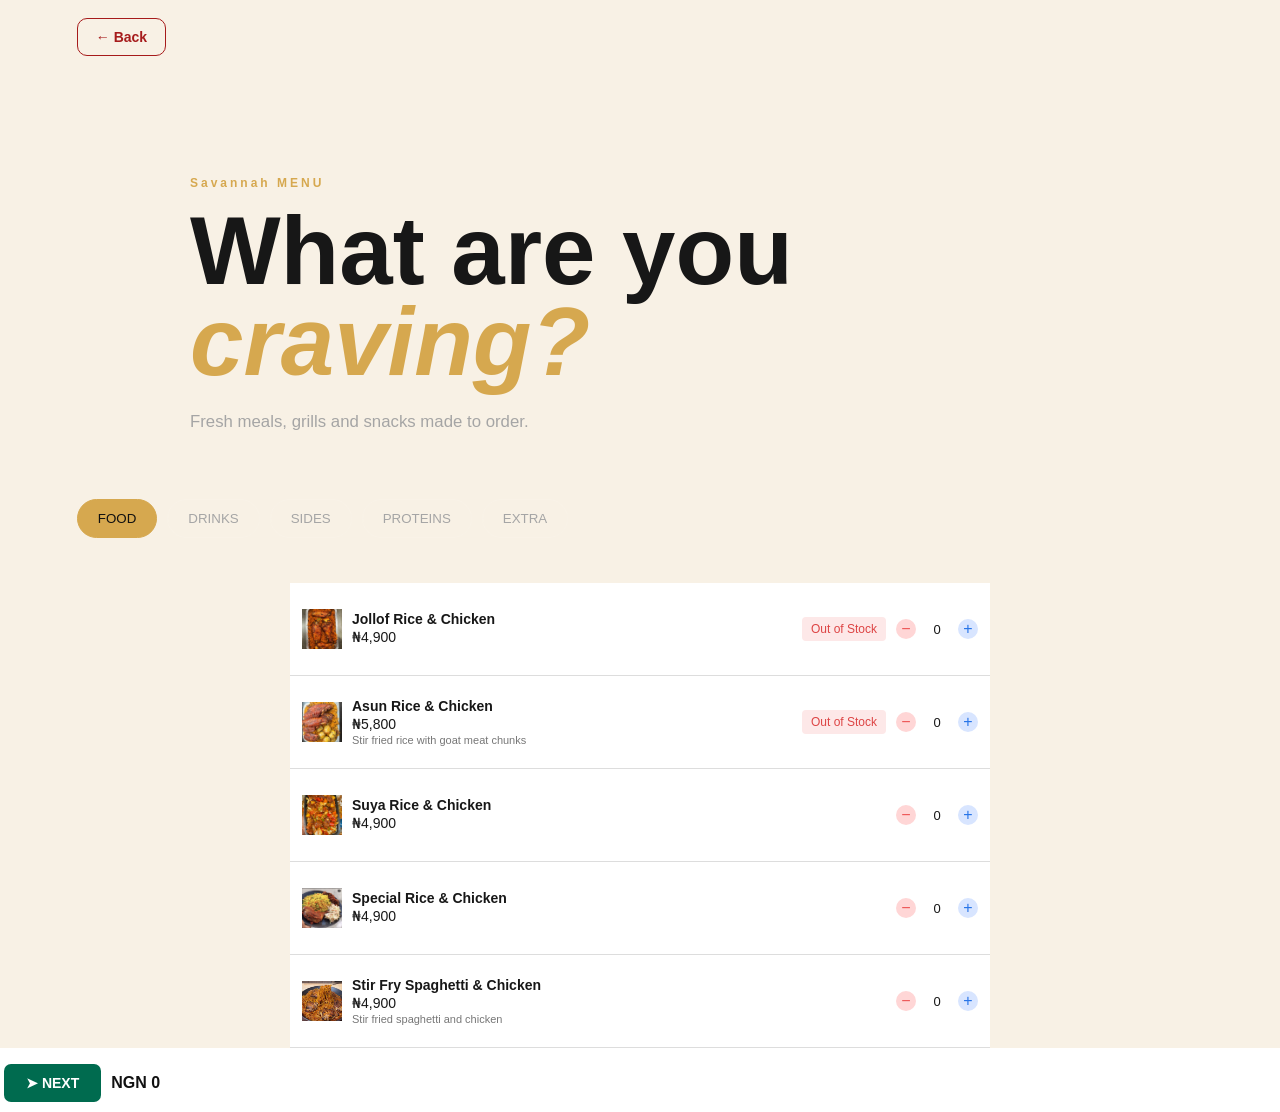
==== commit 17af30f0: "Add files via upload" ====
--- a/order.html
+++ b/order.html
@@ -17,9 +17,8 @@
 
     <!-- HEADER -->
     <header class="header">
-    <a href="index.html" class="back-button">
-        <span>←</span>
-        <span>Back</span>
+    <a href="index.html" class="back-btn">
+    ← Back
     </a>
 </header>
 
--- a/style.css
+++ b/style.css
@@ -9,6 +9,19 @@
     margin: 0;
     padding: 0;
     box-sizing: border-box;
+}
+
+html,
+body {
+    width: 100%;
+    max-width: 100%;
+    margin: 0;
+    padding: 0;
+    overflow-x: hidden;
+}
+
+body {
+    position: relative;
 }
 
 html {
@@ -47,8 +60,10 @@
 .hero-top {
     position: fixed;
     top: 20px;
-    left: 6%;
-    right: 6%;
+    left: 5%;
+    right: 5%;
+    width: auto;
+    max-width: 90%;
     z-index: 100;
 
     display: flex;
@@ -223,12 +238,10 @@
    MENU INTRO
 ========================= */
 
-/* =========================================
-   MENU / ORDER SECTION
-========================================= */
-
 .menu-intro {
     width: 100%;
+    max-width: 100%;
+    margin: 0;
     padding: 28px 6%;
 
     display: grid;
@@ -237,7 +250,6 @@
 
     background: #ed1735;
 }
-
 
 /* =========================================
    BOTH CARDS
@@ -624,9 +636,7 @@
 
     overflow: hidden;
     isolation: isolate;
-}
-
-footer {
+
     position: relative;
     margin-top: 45px;
 }
@@ -669,90 +679,55 @@
     z-index: 2;
 }
 
-
-/* =========================
-   MOBILE
-========================= */
-
 @media (max-width: 768px) {
 
-    .hero {
-        padding: 22px 5%;
-    }
-
-    .hero-content {
-        min-height: calc(100vh - 70px);
-        position: relative;
-        z-index: 2;
-    }
-
-    .hero-title h1 {
-        font-size: clamp(4.5rem, 20vw, 8rem);
-        letter-spacing: -4px;
-    }
-
-    .hero-food-one {
-        left: -5%;
-        top: 18%;
-    }
-
-    .hero-food-two {
-        right: -8%;
-        bottom: 20%;
-    }
-
-    .hero-food-three {
-        right: 5%;
-        top: 12%;
-    }
-
     .menu-intro {
-        grid-template-columns: 1fr 1fr;
-        padding: 22px 5%;
-        gap: 7px;
+        width: 100%;
+        max-width: 100%;
+        margin: 0;
+
+        padding: 20px 5%;
+
+        display: grid;
+        grid-template-columns: 1fr;
+        gap: 16px;
+
+        overflow: hidden;
     }
 
     .menu-box,
     .menu-order {
-        min-height: 170px;
-        padding: 22px 18px;
-        border-radius: 15px;
-    }
-
-}
-
-    .special-dishes {
-        padding: 70px 5%;
-    }
-
-    .section-heading {
-        display: block;
-    }
-
-    .scroll-hint {
-        margin-top: 20px;
-    }
-
-    .dish-card {
-        flex: 0 0 80vw;
-    }
-
-    .dish-image {
-        height: 400px;
-    }
-
-    footer {
-        padding: 60px 5% 25px;
-    }
-
-    .footer-links {
-        gap: 50px;
-    }
-
-    .hero-food-bg {
         width: 100%;
-        height: 100%;
-
-        object-fit: cover;
-        object-position: center;
-    }
+        max-width: 100%;
+        min-width: 0;
+
+        min-height: 250px;
+
+        padding: 25px 20px;
+
+        border-radius: 18px;
+
+        overflow: hidden;
+    }
+
+    .menu-box h2,
+    .menu-order h3 {
+        width: 100%;
+        max-width: 100%;
+
+        font-size: 2.2rem;
+        line-height: 0.95;
+
+        overflow-wrap: break-word;
+    }
+
+    .dark-button,
+    .outline-button {
+        width: fit-content;
+        max-width: 100%;
+
+        padding: 12px 16px;
+        font-size: 0.75rem;
+    }
+
+}
--- a/order.css
+++ b/order.css
@@ -1,3 +1,15 @@
+
+
+body {
+    margin: 0;
+    padding: 0;
+    background: #F8F1E5;
+}
+
+.checkout-page {
+    margin-top: 0;
+    padding-top: 0;
+}
 
 
 /* =========================
@@ -17,18 +29,17 @@
 /* =========================
    HEADER
 ========================= */
-
 .header {
     width: 100%;
     padding: 18px 6%;
     display: flex;
     align-items: center;
     justify-content: space-between;
-    border-bottom: 1px solid var(--order-border);
-    background: rgba(11, 11, 11, 0.92);
-    backdrop-filter: blur(12px);
-    position: sticky;
-    top: 0;
+
+    background: transparent;
+    border-bottom: none;
+
+    position: relative;
     z-index: 100;
 }
 
@@ -547,18 +558,29 @@
 }
 
 
-.back-button {
+.back-btn {
     display: inline-flex;
     align-items: center;
-    gap: 8px;
-    color: #fff;
+    justify-content: center;
+
+    padding: 10px 18px;
+
+    background: #F8F1E5;
+    color: #A61B1B;
+
+    border: 1px solid #A61B1B;
+    border-radius: 10px;
+
     text-decoration: none;
+    font-size: 14px;
     font-weight: 600;
-    transition: 0.2s ease;
-}
-
-.back-button span:first-child {
-    font-size: 1.3rem;
+
+    transition: 0.3s ease;
+}
+
+.back-btn:hover {
+    background: #A61B1B;
+    color: #F8F1E5;
 }
 
 .back-button:hover {
